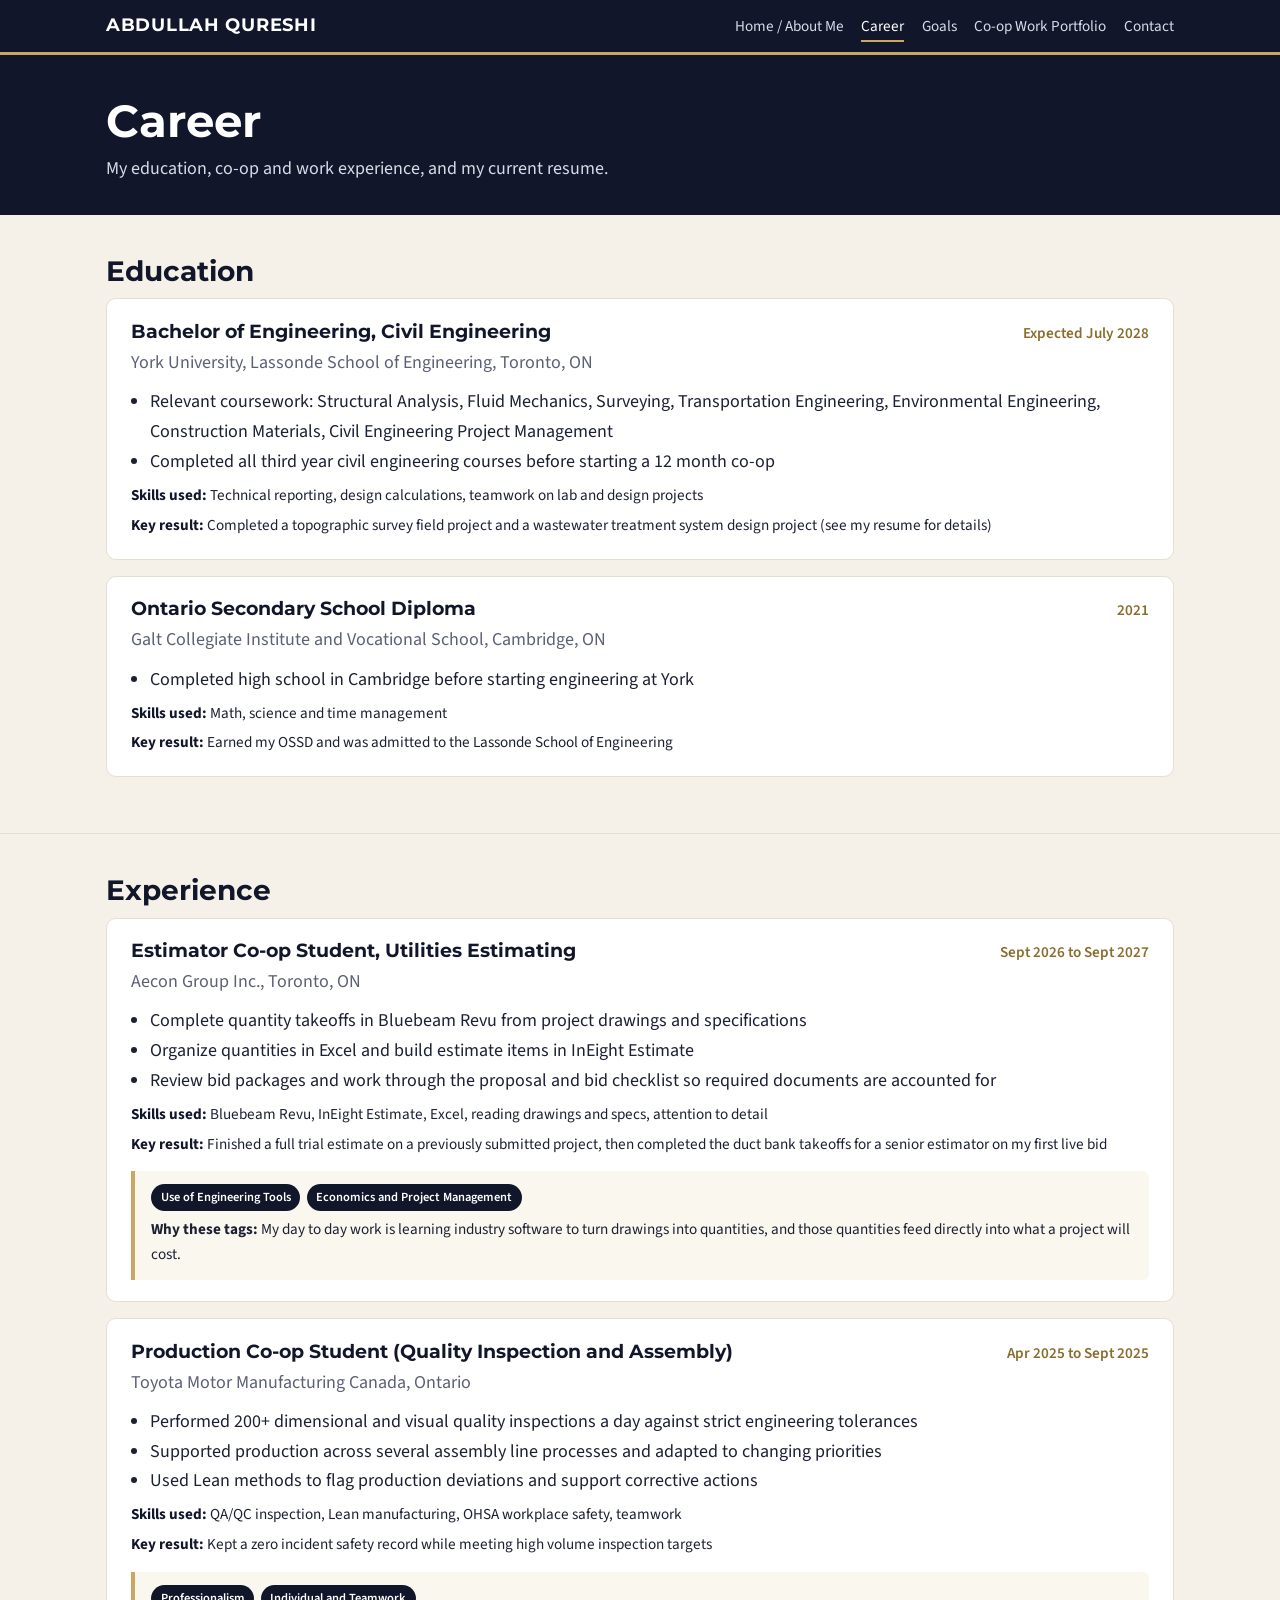
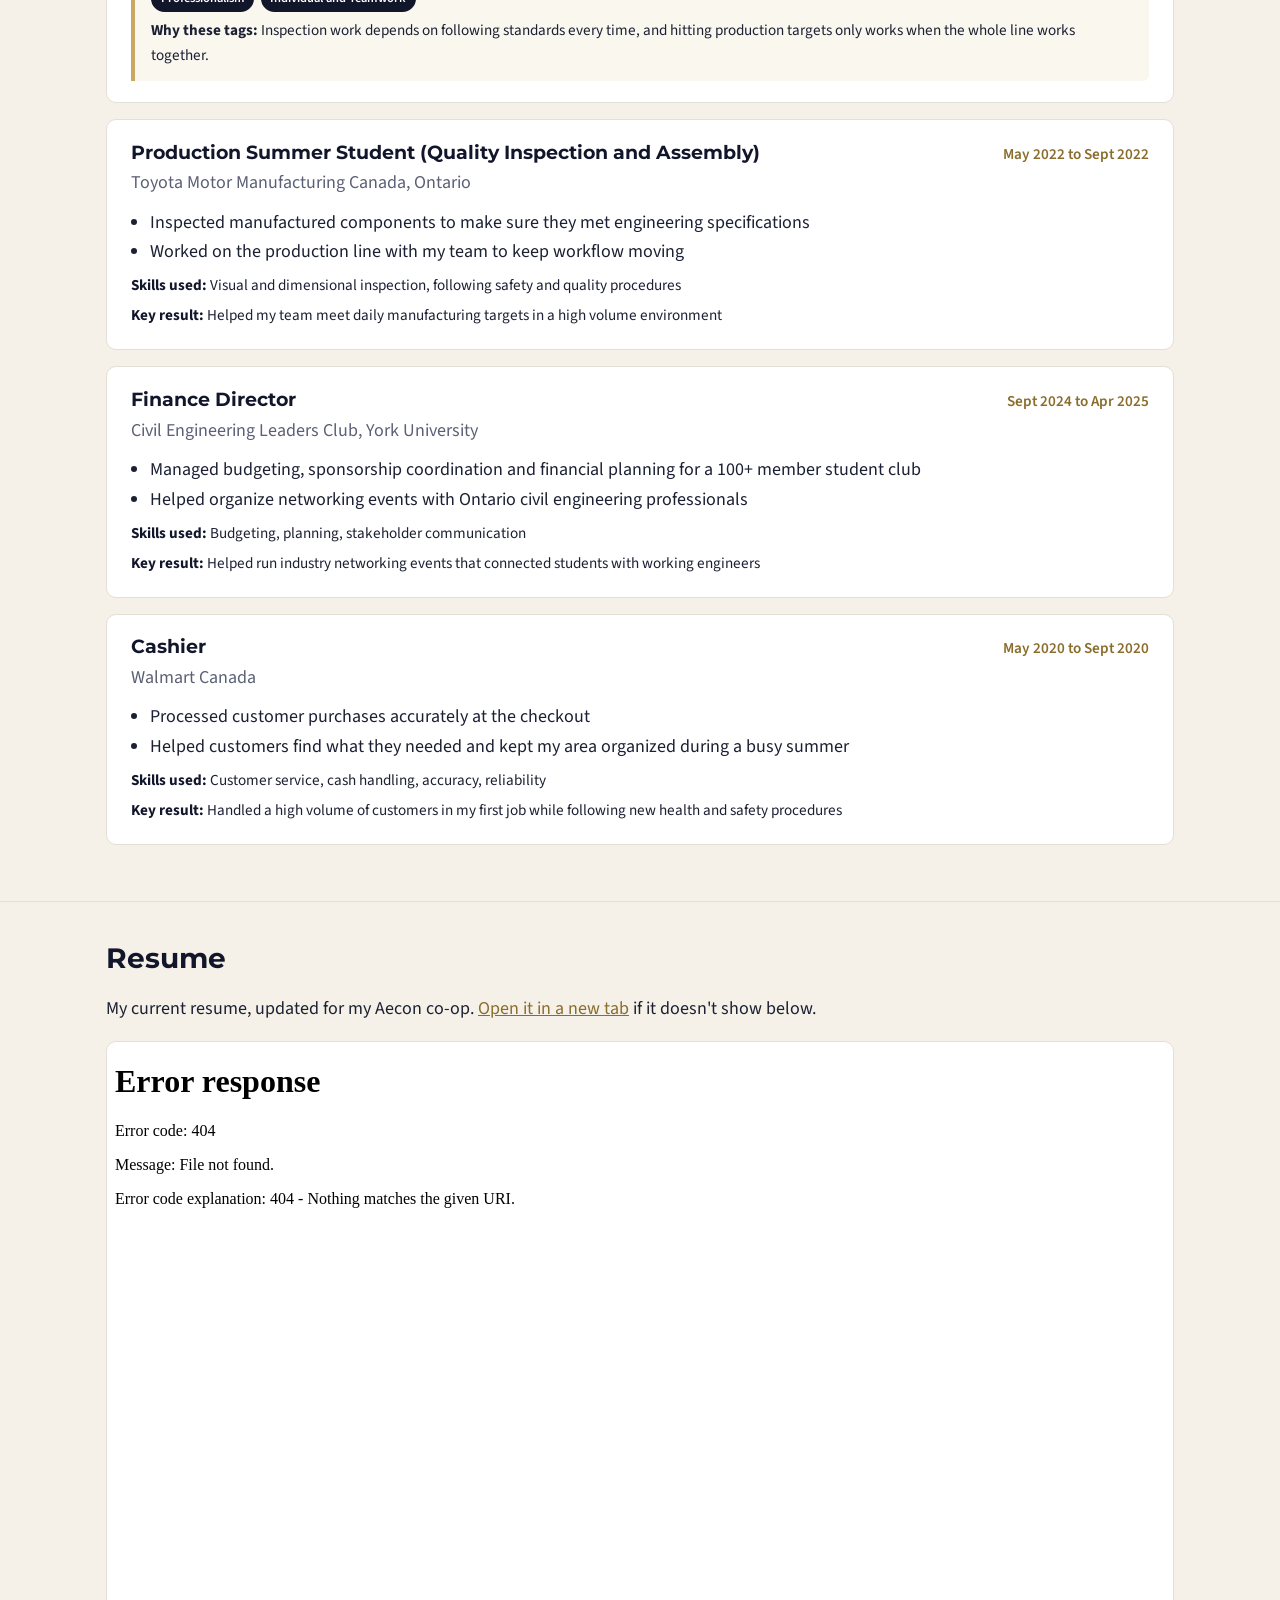
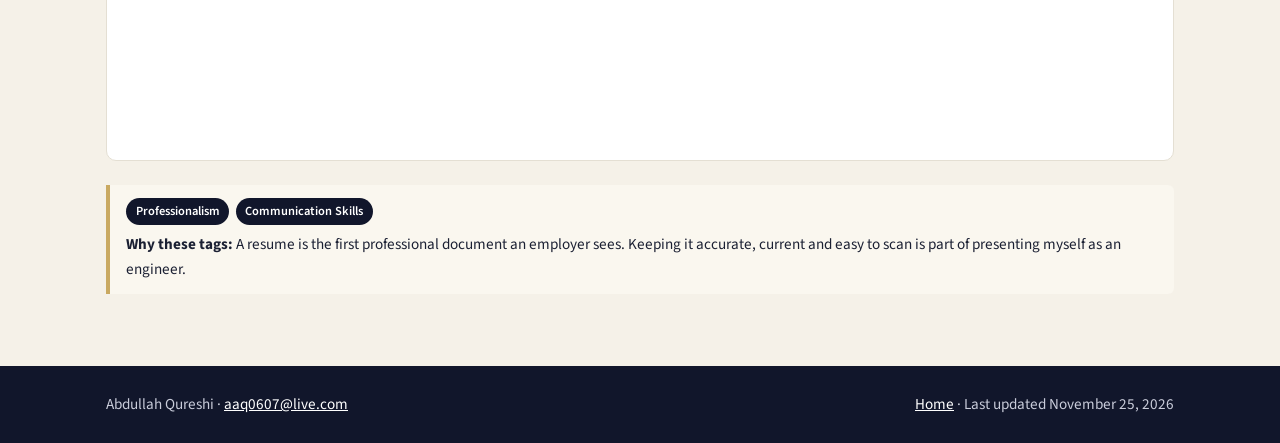
==== career.html @ 16593ce7 "Add files via upload" ====
<!doctype html>
<html lang="en">
<head>
<meta charset="utf-8">
<meta name="viewport" content="width=device-width, initial-scale=1">
<title>Career | Abdullah Qureshi</title>
<meta name="description" content="Education, experience and resume of Abdullah Qureshi.">
<link rel="preconnect" href="https://fonts.googleapis.com">
<link rel="preconnect" href="https://fonts.gstatic.com" crossorigin>
<link href="https://fonts.googleapis.com/css2?family=Montserrat:wght@600;700&family=Source+Sans+3:wght@400;600&display=swap" rel="stylesheet">
<link rel="stylesheet" href="style.css">
</head>
<body>
<header class="site-header">
  <div class="nav-wrap">
    <a class="brand" href="index.html">ABDULLAH QURESHI</a>
    <nav class="site-nav" aria-label="Main menu"><ul><li><a href="index.html">Home / About Me</a></li><li><a href="career.html" aria-current="page">Career</a></li><li><a href="goals.html">Goals</a></li><li><a href="work-portfolio.html">Co-op Work Portfolio</a></li><li><a href="contact.html">Contact</a></li></ul></nav>
  </div>
</header>
<section class="page-hero"><div class="container"><h1>Career</h1><p>My education, co-op and work experience, and my current resume.</p></div></section>
<main>

<section class="section">
  <div class="container">
    <h2>Education</h2>
    <div class="entry">
  <div class="entry-head"><h3>Bachelor of Engineering, Civil Engineering</h3><span class="date">Expected July 2028</span></div>
  <p class="org">York University, Lassonde School of Engineering, Toronto, ON</p>
  <ul><li>Relevant coursework: Structural Analysis, Fluid Mechanics, Surveying, Transportation Engineering, Environmental Engineering, Construction Materials, Civil Engineering Project Management</li><li>Completed all third year civil engineering courses before starting a 12 month co-op</li></ul>
  <p class="meta"><b>Skills used:</b> Technical reporting, design calculations, teamwork on lab and design projects</p>
  <p class="meta"><b>Key result:</b> Completed a topographic survey field project and a wastewater treatment system design project (see my resume for details)</p>
  
</div>
    <div class="entry">
  <div class="entry-head"><h3>Ontario Secondary School Diploma</h3><span class="date">2021</span></div>
  <p class="org">Galt Collegiate Institute and Vocational School, Cambridge, ON</p>
  <ul><li>Completed high school in Cambridge before starting engineering at York</li></ul>
  <p class="meta"><b>Skills used:</b> Math, science and time management</p>
  <p class="meta"><b>Key result:</b> Earned my OSSD and was admitted to the Lassonde School of Engineering</p>
  
</div>
  </div>
</section>

<section class="section">
  <div class="container">
    <h2>Experience</h2>
    <div class="entry">
  <div class="entry-head"><h3>Estimator Co-op Student, Utilities Estimating</h3><span class="date">Sept 2026 to Sept 2027</span></div>
  <p class="org">Aecon Group Inc., Toronto, ON</p>
  <ul><li>Complete quantity takeoffs in Bluebeam Revu from project drawings and specifications</li><li>Organize quantities in Excel and build estimate items in InEight Estimate</li><li>Review bid packages and work through the proposal and bid checklist so required documents are accounted for</li></ul>
  <p class="meta"><b>Skills used:</b> Bluebeam Revu, InEight Estimate, Excel, reading drawings and specs, attention to detail</p>
  <p class="meta"><b>Key result:</b> Finished a full trial estimate on a previously submitted project, then completed the duct bank takeoffs for a senior estimator on my first live bid</p>
  <div class="tags"><div class="chips"><span class="chip">Use of Engineering Tools</span><span class="chip">Economics and Project Management</span></div><b>Why these tags:</b> My day to day work is learning industry software to turn drawings into quantities, and those quantities feed directly into what a project will cost.</div>
</div>
    <div class="entry">
  <div class="entry-head"><h3>Production Co-op Student (Quality Inspection and Assembly)</h3><span class="date">Apr 2025 to Sept 2025</span></div>
  <p class="org">Toyota Motor Manufacturing Canada, Ontario</p>
  <ul><li>Performed 200+ dimensional and visual quality inspections a day against strict engineering tolerances</li><li>Supported production across several assembly line processes and adapted to changing priorities</li><li>Used Lean methods to flag production deviations and support corrective actions</li></ul>
  <p class="meta"><b>Skills used:</b> QA/QC inspection, Lean manufacturing, OHSA workplace safety, teamwork</p>
  <p class="meta"><b>Key result:</b> Kept a zero incident safety record while meeting high volume inspection targets</p>
  <div class="tags"><div class="chips"><span class="chip">Professionalism</span><span class="chip">Individual and Teamwork</span></div><b>Why these tags:</b> Inspection work depends on following standards every time, and hitting production targets only works when the whole line works together.</div>
</div>
    <div class="entry">
  <div class="entry-head"><h3>Production Summer Student (Quality Inspection and Assembly)</h3><span class="date">May 2022 to Sept 2022</span></div>
  <p class="org">Toyota Motor Manufacturing Canada, Ontario</p>
  <ul><li>Inspected manufactured components to make sure they met engineering specifications</li><li>Worked on the production line with my team to keep workflow moving</li></ul>
  <p class="meta"><b>Skills used:</b> Visual and dimensional inspection, following safety and quality procedures</p>
  <p class="meta"><b>Key result:</b> Helped my team meet daily manufacturing targets in a high volume environment</p>
  
</div>
    <div class="entry">
  <div class="entry-head"><h3>Finance Director</h3><span class="date">Sept 2024 to Apr 2025</span></div>
  <p class="org">Civil Engineering Leaders Club, York University</p>
  <ul><li>Managed budgeting, sponsorship coordination and financial planning for a 100+ member student club</li><li>Helped organize networking events with Ontario civil engineering professionals</li></ul>
  <p class="meta"><b>Skills used:</b> Budgeting, planning, stakeholder communication</p>
  <p class="meta"><b>Key result:</b> Helped run industry networking events that connected students with working engineers</p>
  
</div>
    <div class="entry">
  <div class="entry-head"><h3>Cashier</h3><span class="date">May 2020 to Sept 2020</span></div>
  <p class="org">Walmart Canada</p>
  <ul><li>Processed customer purchases accurately at the checkout</li><li>Helped customers find what they needed and kept my area organized during a busy summer</li></ul>
  <p class="meta"><b>Skills used:</b> Customer service, cash handling, accuracy, reliability</p>
  <p class="meta"><b>Key result:</b> Handled a high volume of customers in my first job while following new health and safety procedures</p>
  
</div>
  </div>
</section>

<section class="section">
  <div class="container">
    <h2>Resume</h2>
    <p>My current resume, updated for my Aecon co-op. <a href="files/Abdullah_Qureshi_Resume.pdf" target="_blank" rel="noopener">Open it in a new tab</a> if it doesn't show below.</p>
    <iframe class="pdf-frame" src="files/Abdullah_Qureshi_Resume.pdf" title="Abdullah Qureshi resume"></iframe>
    <div class="tags"><div class="chips"><span class="chip">Professionalism</span><span class="chip">Communication Skills</span></div><b>Why these tags:</b> A resume is the first professional document an employer sees. Keeping it accurate, current and easy to scan is part of presenting myself as an engineer.</div>
  </div>
</section>

</main>
<footer class="site-footer">
  <div class="container">
    <span>Abdullah Qureshi &middot; <a href="mailto:aaq0607@live.com">aaq0607@live.com</a></span>
    <span><a href="index.html">Home</a> &middot; Last updated November 25, 2026</span>
  </div>
</footer>
</body>
</html>
---- style.css ----
:root {
  --navy: #11162b;
  --navy-2: #1c2440;
  --cream: #f5f1e8;
  --paper: #ffffff;
  --ink: #1b2033;
  --muted: #5b6075;
  --gold: #c9a961;
  --gold-dark: #8a6d2c;
  --line: #e4dfd3;
  --radius: 10px;
}

* { box-sizing: border-box; }

html { scroll-behavior: smooth; }

body {
  margin: 0;
  background: var(--cream);
  color: var(--ink);
  font-family: "Source Sans 3", "Segoe UI", Arial, sans-serif;
  font-size: 18px;
  line-height: 1.65;
}

img { max-width: 100%; display: block; }

a { color: var(--gold-dark); }

h1, h2, h3, h4 {
  font-family: "Montserrat", "Segoe UI", Arial, sans-serif;
  line-height: 1.2;
  color: var(--navy);
}

h2 { font-size: 1.75rem; margin: 0 0 0.6rem; }
h3 { font-size: 1.2rem; margin: 0 0 0.3rem; }

/* Header and navigation */
.site-header {
  position: sticky;
  top: 0;
  z-index: 10;
  background: var(--navy);
  border-bottom: 3px solid var(--gold);
}

.nav-wrap {
  max-width: 1100px;
  margin: 0 auto;
  padding: 0.7rem 1rem;
  display: flex;
  align-items: center;
  justify-content: space-between;
  gap: 1rem;
  flex-wrap: wrap;
}

.brand {
  font-family: "Montserrat", Arial, sans-serif;
  font-weight: 700;
  color: #fff;
  text-decoration: none;
  letter-spacing: 0.04em;
}

.site-nav ul {
  list-style: none;
  margin: 0;
  padding: 0;
  display: flex;
  flex-wrap: wrap;
  gap: 0.25rem 1.1rem;
}

.site-nav a {
  color: #d9dbe6;
  text-decoration: none;
  font-size: 0.95rem;
  padding: 0.2rem 0;
  border-bottom: 2px solid transparent;
}

.site-nav a:hover,
.site-nav a[aria-current="page"] {
  color: #fff;
  border-bottom-color: var(--gold);
}

/* Hero */
.hero {
  position: relative;
  min-height: 460px;
  display: flex;
  align-items: flex-end;
  color: #fff;
  background: var(--navy) center / cover no-repeat;
}

.hero::before {
  content: "";
  position: absolute;
  inset: 0;
  background: linear-gradient(180deg, rgba(17, 22, 43, 0.25) 0%, rgba(17, 22, 43, 0.85) 85%);
}

.hero-inner {
  position: relative;
  max-width: 1100px;
  width: 100%;
  margin: 0 auto;
  padding: 3rem 1rem 2.5rem;
}

.hero h1 {
  color: #fff;
  font-size: clamp(2.3rem, 6vw, 4rem);
  margin: 0 0 0.4rem;
}

.hero p { margin: 0; font-size: 1.1rem; color: #e8e3d4; }

.page-hero {
  background: var(--navy);
  color: #fff;
  padding: 2.5rem 0 2rem;
}

.page-hero h1 { color: #fff; margin: 0 0 0.3rem; font-size: clamp(1.9rem, 5vw, 2.8rem); }
.page-hero p { margin: 0; color: #d9dbe6; max-width: 720px; }

/* Layout */
main { display: block; }

.container {
  max-width: 1100px;
  margin: 0 auto;
  padding: 0 1rem;
}

.section { padding: 2.5rem 0; }
.section + .section { border-top: 1px solid var(--line); }

.lead { font-size: 1.15rem; max-width: 760px; }

.card {
  background: var(--paper);
  border: 1px solid var(--line);
  border-radius: var(--radius);
  padding: 1.4rem 1.5rem;
}

.grid-2 {
  display: grid;
  grid-template-columns: 1fr 1fr;
  gap: 1.5rem;
  align-items: start;
}

.grid-toc {
  display: grid;
  grid-template-columns: repeat(auto-fit, minmax(220px, 1fr));
  gap: 1rem;
}

.toc-card {
  display: block;
  text-decoration: none;
  color: var(--ink);
  background: var(--paper);
  border: 1px solid var(--line);
  border-top: 4px solid var(--gold);
  border-radius: var(--radius);
  padding: 1.1rem 1.2rem;
  transition: transform 0.15s ease, box-shadow 0.15s ease;
}

.toc-card:hover { transform: translateY(-2px); box-shadow: 0 6px 18px rgba(17, 22, 43, 0.08); }
.toc-card strong { display: block; font-family: "Montserrat", Arial, sans-serif; color: var(--navy); margin-bottom: 0.2rem; }
.toc-card span { font-size: 0.95rem; color: var(--muted); }

.facts { list-style: none; padding: 0; margin: 1rem 0 0; }
.facts li { padding: 0.35rem 0; border-bottom: 1px dashed var(--line); }
.facts li:last-child { border-bottom: 0; }
.facts b { color: var(--navy); }

.btn {
  display: inline-block;
  background: var(--navy);
  color: #fff;
  text-decoration: none;
  padding: 0.6rem 1.1rem;
  border-radius: 6px;
  font-weight: 600;
  margin: 0.5rem 0.5rem 0 0;
}

.btn:hover { background: var(--navy-2); }
.btn.outline { background: transparent; color: var(--navy); border: 2px solid var(--navy); }

/* Artifacts */
.artifact {
  background: var(--paper);
  border: 1px solid var(--line);
  border-radius: var(--radius);
  overflow: hidden;
}

.artifact .media img { width: 100%; height: auto; }
.artifact .body { padding: 1.2rem 1.4rem 1.4rem; }
.artifact .label {
  font-size: 0.8rem;
  text-transform: uppercase;
  letter-spacing: 0.08em;
  color: var(--gold-dark);
  font-weight: 700;
}

.video-frame {
  position: relative;
  width: 100%;
  aspect-ratio: 16 / 9;
  background: #000;
}

.video-frame iframe { position: absolute; inset: 0; width: 100%; height: 100%; border: 0; }

.pdf-frame {
  width: 100%;
  height: 720px;
  border: 1px solid var(--line);
  border-radius: var(--radius);
  background: #fff;
}

.tags {
  margin-top: 0.9rem;
  padding: 0.8rem 1rem;
  background: #faf7ef;
  border-left: 4px solid var(--gold);
  border-radius: 0 6px 6px 0;
  font-size: 0.95rem;
}

.tags .chips { display: flex; flex-wrap: wrap; gap: 0.4rem; margin-bottom: 0.4rem; }

.chip {
  display: inline-block;
  background: var(--navy);
  color: #fff;
  font-size: 0.78rem;
  font-weight: 600;
  padding: 0.2rem 0.6rem;
  border-radius: 999px;
}

/* Timeline entries */
.entry {
  background: var(--paper);
  border: 1px solid var(--line);
  border-radius: var(--radius);
  padding: 1.3rem 1.5rem;
  margin-bottom: 1rem;
}

.entry-head {
  display: flex;
  justify-content: space-between;
  gap: 0.5rem 1rem;
  flex-wrap: wrap;
  align-items: baseline;
}

.entry .org { color: var(--muted); margin: 0; }
.entry .date { color: var(--gold-dark); font-weight: 600; font-size: 0.95rem; white-space: nowrap; }
.entry ul { margin: 0.6rem 0 0.4rem; padding-left: 1.2rem; }
.entry .meta { font-size: 0.95rem; margin: 0.3rem 0 0; }
.entry .meta b { color: var(--navy); }

.skills { display: flex; flex-wrap: wrap; gap: 0.4rem; margin-top: 0.4rem; }
.skill {
  background: var(--paper);
  border: 1px solid var(--line);
  padding: 0.25rem 0.7rem;
  border-radius: 999px;
  font-size: 0.9rem;
}

.goal {
  background: var(--paper);
  border: 1px solid var(--line);
  border-radius: var(--radius);
  padding: 1.2rem 1.4rem;
  margin-bottom: 1rem;
}

.note { font-size: 0.92rem; color: var(--muted); font-style: italic; }

/* Footer */
.site-footer {
  background: var(--navy);
  color: #c9ccda;
  margin-top: 2rem;
  padding: 1.6rem 0;
  font-size: 0.95rem;
}

.site-footer .container {
  display: flex;
  justify-content: space-between;
  flex-wrap: wrap;
  gap: 0.6rem 1.5rem;
}

.site-footer a { color: #fff; }

@media (max-width: 760px) {
  body { font-size: 17px; }
  .grid-2 { grid-template-columns: 1fr; }
  .hero { min-height: 380px; }
  .pdf-frame { height: 480px; }
  .nav-wrap { justify-content: center; text-align: center; }
  .site-nav ul { justify-content: center; }
}
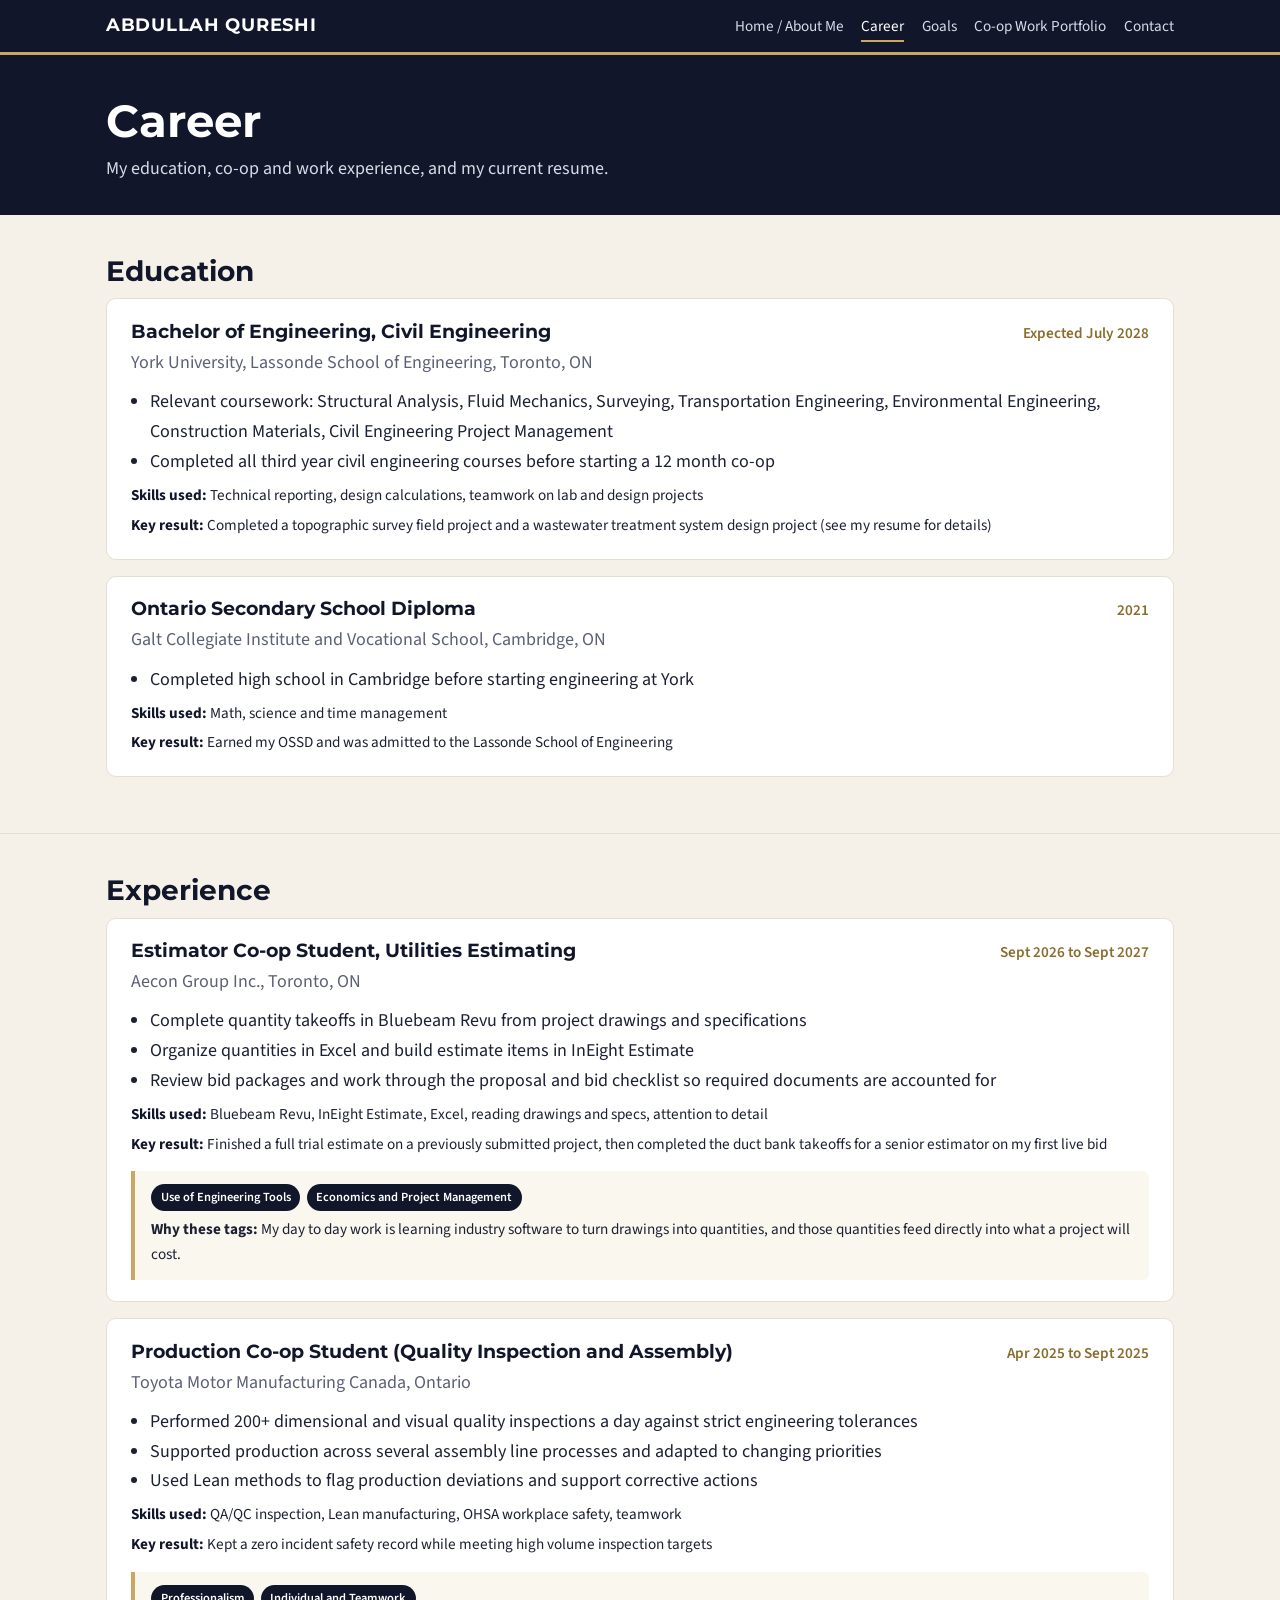
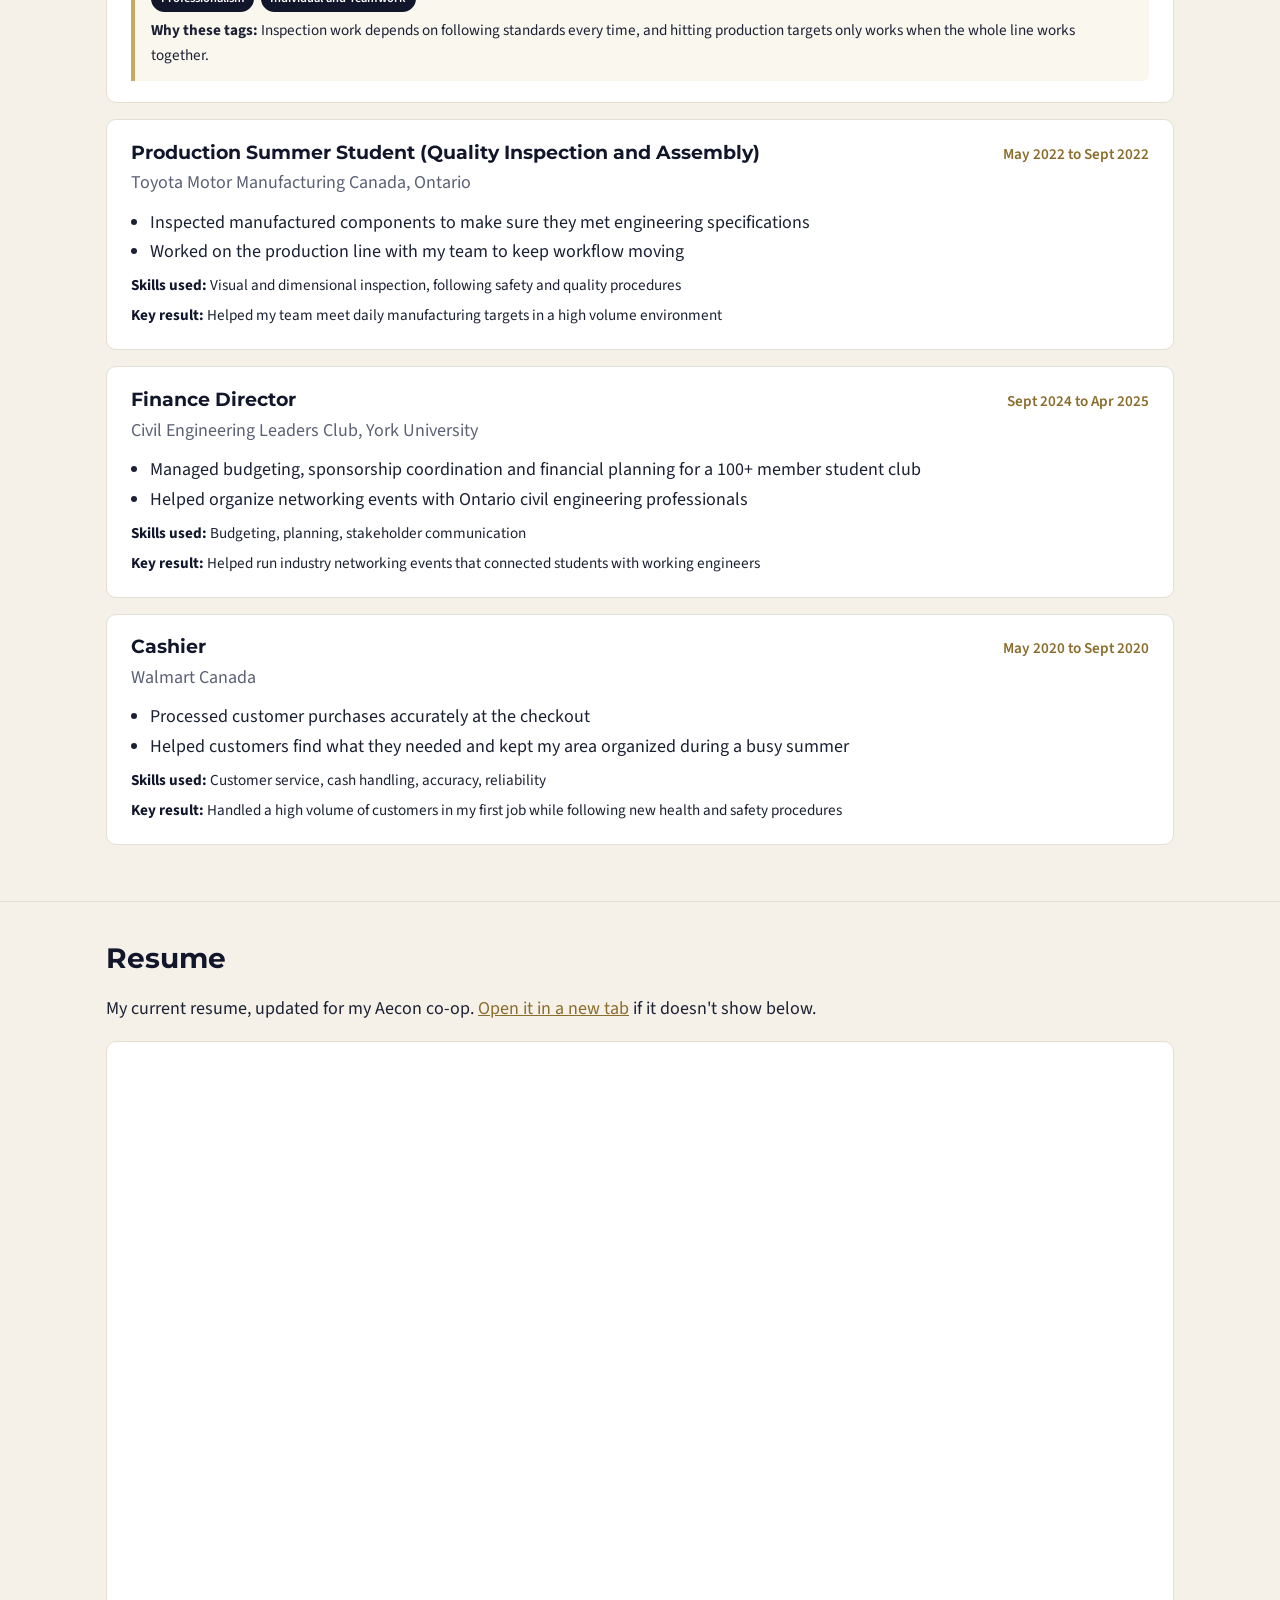
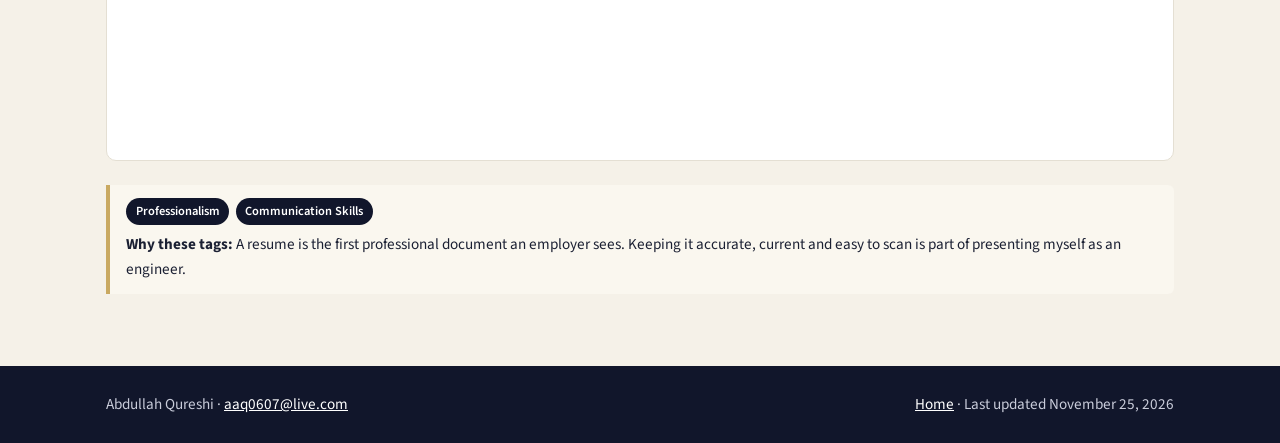
==== commit 831d1f46: "Add files via upload" ====
--- a/career.html
+++ b/career.html
@@ -91,8 +91,8 @@
 <section class="section">
   <div class="container">
     <h2>Resume</h2>
-    <p>My current resume, updated for my Aecon co-op. <a href="files/Abdullah_Qureshi_Resume.pdf" target="_blank" rel="noopener">Open it in a new tab</a> if it doesn't show below.</p>
-    <iframe class="pdf-frame" src="files/Abdullah_Qureshi_Resume.pdf" title="Abdullah Qureshi resume"></iframe>
+    <p>My current resume, updated for my Aecon co-op. <a href="Abdullah_Qureshi_Resume.pdf" target="_blank" rel="noopener">Open it in a new tab</a> if it doesn't show below.</p>
+    <iframe class="pdf-frame" src="Abdullah_Qureshi_Resume.pdf" title="Abdullah Qureshi resume"></iframe>
     <div class="tags"><div class="chips"><span class="chip">Professionalism</span><span class="chip">Communication Skills</span></div><b>Why these tags:</b> A resume is the first professional document an employer sees. Keeping it accurate, current and easy to scan is part of presenting myself as an engineer.</div>
   </div>
 </section>
